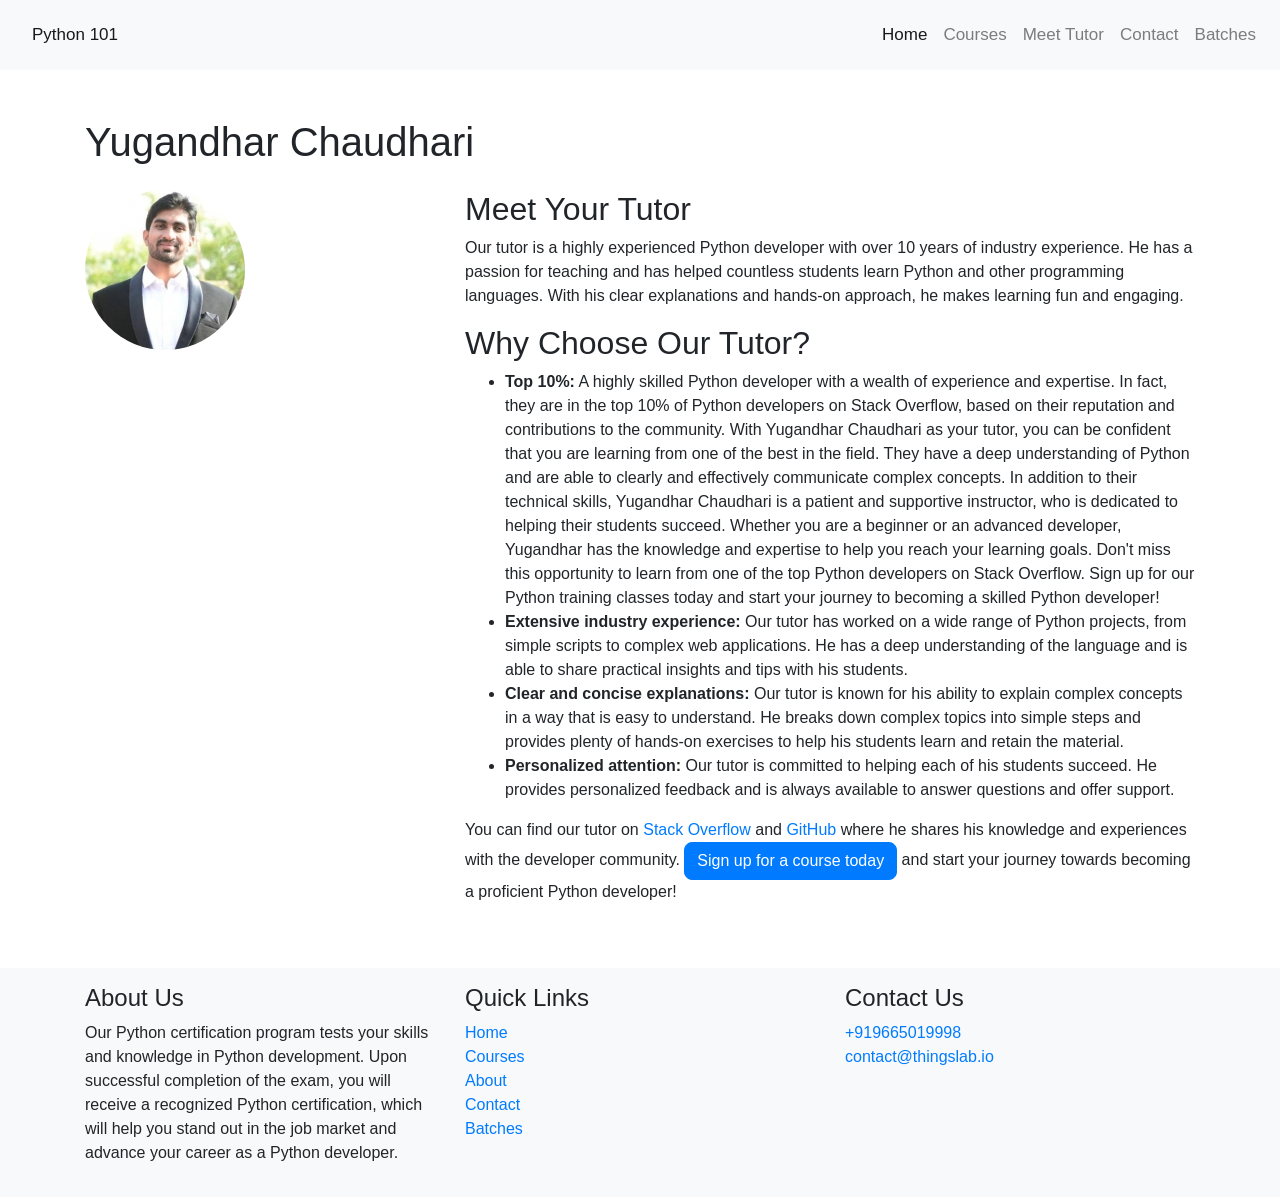
==== about.html @ 7969509f "responsive meta" ====
<html>
  <head>
    <meta name="viewport" content="width=device-width, initial-scale=1.0">
    <title>Python Training</title>
    <link rel="stylesheet" href="https://stackpath.bootstrapcdn.com/bootstrap/4.5.2/css/bootstrap.min.css" integrity="sha384-JcKb8q3iqJ61gNV9KGb8thSsNjpSL0n8PARn9HuZOnIxN0hoP+VmmDGMN5t9UJ0Z" crossorigin="anonymous">
    <link rel="stylesheet" type="text/css" href="styles.css">
  </head>
  <body>

    <nav class="navbar navbar-expand-lg navbar-light bg-light">
      <a class="navbar-brand" href="#">Python 101</a>
      <button class="navbar-toggler" type="button" data-toggle="collapse" data-target="#navbarNav" aria-controls="navbarNav" aria-expanded="false" aria-label="Toggle navigation">
        <span class="navbar-toggler-icon"></span>
      </button>
      <div class="collapse navbar-collapse" id="navbarNav">
        <ul class="navbar-nav ml-auto">
          <li class="nav-item active">
            <a class="nav-link" href="index.html">Home</a>
          </li> <li class="nav-item">
		  <a class="nav-link" href="courses.html"> Courses</a>
          </li>
          <li class="nav-item">
            <a class="nav-link" href="about.html">Meet Tutor</a>
          </li>
          <li class="nav-item">
            <a class="nav-link" href="contact.html">Contact</a>
          </li>
          <li class="nav-item">
            <a class="nav-link" href="timeslots.html">Batches</a>
          </li>
        </ul>
      </div>
    </nav>
<div class="container mt-5">
  <h1>Yugandhar Chaudhari</h1>
  <div class="row mt-4">
    <div class="col-md-4">
      <img src="getpic.jpeg" class="img-fluid rounded-circle" alt="Tutor profile picture">
    </div>
    <div class="col-md-8">
      <h2>Meet Your Tutor</h2>
      <p>Our tutor is a highly experienced Python developer with over 10 years of industry experience. He has a passion for teaching and has helped countless students learn Python and other programming languages. With his clear explanations and hands-on approach, he makes learning fun and engaging.</p>
      <h2>Why Choose Our Tutor?</h2>
      <ul>
	      <li>
		      <b>Top 10%:</b> A highly skilled Python developer with a wealth of experience and expertise. In fact, they are in the top 10% of Python developers on Stack Overflow, based on their reputation and contributions to the community.

With Yugandhar Chaudhari as your tutor, you can be confident that you are learning from one of the best in the field. They have a deep understanding of Python and are able to clearly and effectively communicate complex concepts.

In addition to their technical skills, Yugandhar Chaudhari is a patient and supportive instructor, who is dedicated to helping their students succeed. Whether you are a beginner or an advanced developer, Yugandhar has the knowledge and expertise to help you reach your learning goals.

Don't miss this opportunity to learn from one of the top Python developers on Stack Overflow. Sign up for our Python training classes today and start your journey to becoming a skilled Python developer!
	      </li>
	      <li><b>Extensive industry experience:</b> Our tutor has worked on a wide range of Python projects, from simple scripts to complex web applications. He has a deep understanding of the language and is able to share practical insights and tips with his students.</li>
	      <li><b>Clear and concise explanations:</b> Our tutor is known for his ability to explain complex concepts in a way that is easy to understand. He breaks down complex topics into simple steps and provides plenty of hands-on exercises to help his students learn and retain the material.</li>
	      <li><b>Personalized attention:</b> Our tutor is committed to helping each of his students succeed. He provides personalized feedback and is always available to answer questions and offer support.</li>
	
      </ul>
      <p>You can find our tutor on <a href="https://stackoverflow.com/users/4644942/yugandhar-chaudhari" target="_blank">Stack Overflow</a> and <a href="https://github.com/yugandharc9" target="_blank">GitHub</a> where he shares his knowledge and experiences with the developer community. <a href="#" class="btn btn-primary">Sign up for a course today</a> and start your journey towards becoming a proficient Python developer!</p>
    </div>
  </div>
</div>
<footer class="bg-light py-3 mt-5">
      <div class="container">
        <div class="row">
          <div class="col-md-4">
            <h4>About Us</h4>
            <p>

	    Our Python certification program tests your skills and knowledge in Python development. Upon successful completion of the exam, you will receive a recognized Python certification, which will help you stand out in the job market and advance your career as a Python developer.


</p>
          </div>
          <div class="col-md-4">
            <h4>Quick Links</h4>
            <ul class="list-unstyled">
              <li><a href="/">Home</a></li>
              <li><a href="courses.html">Courses</a></li>
              <li><a href="about.html">About</a></li>
              <li><a href="contact.html">Contact</a></li>
              <li><a href="timeslots.html">Batches</a></li>
            </ul>
          </div>
          <div class="col-md-4">
            <h4>Contact Us</h4>
            <p>
            <a href="tel:+919665019998">+919665019998</a><br>
            <a href="mailto:contact@thingslab.io">contact@thingslab.io</a></p>
          </div>
        </div>
      </div>
    </footer>

		 <script src="https://code.jquery.com/jquery-3.3.1.slim.min.js" integrity="sha384-q8i/X+965DzO0rT7abK41JStQIAqVgRVzpbzo5smXKp4YfRvH+8abtTE1Pi6jizo" crossorigin="anonymous"></script>
<script src="https://cdn.jsdelivr.net/npm/popper.js@1.14.3/dist/umd/popper.min.js" integrity="sha384-ZMP7rVo3mIykV+2+9J3UJ46jBk0WLaUAdn689aCwoqbBJiSnjAK/l8WvCWPIPm49" crossorigin="anonymous"></script>
<script src="https://cdn.jsdelivr.net/npm/bootstrap@4.1.3/dist/js/bootstrap.min.js" integrity="sha384-ChfqqxuZUCnJSK3+MXmPNIyE6ZbWh2IMqE241rYiqJxyMiZ6OW/JmZQ5stwEULTy" crossorigin="anonymous"></script>
---- styles.css ----
/* Style the navigation bar */
.navbar {
  background-color: #333;
  overflow: hidden;
}

/* Style the navigation links */
.navbar a {
  float: left;
  color: #f2f2f2;
  text-align: center;
  padding: 14px 16px;
  text-decoration: none;
  font-size: 17px;
}

/* Change the color of links on hover */
.navbar a:hover {
  background-color: #ddd;
  color: black;
}

/* Add a color to the active/current link */
.navbar a.active {
  background-color: #4CAF50;
  color: white;
}

/* Style the header */
.header {
  background-color: #f1f1f1;
  padding: 10px;
}

/* Style the content */
.content {
  background-color: #f1f1f1;
  padding: 10px;
}

/* Style the footer */
.footer {
  background-color: #333;
  color: white;
  padding: 15px;
}

/* Responsive layout - make the navigation bar and the content (inside the section and aside) sit on top of each other instead of next to each other */
@media (max-width: 600px) {
  .navbar, .content {
    width: 100%;
    float: none;
  }
}

/* Add a hover effect to the buttons */
.btn:hover {
  opacity: 0.8;
}

/* Add some rounded corners to the buttons */
.btn {
  border-radius: 8px;
}

/* Add a drop shadow to the form container */
.form-container {
  box-shadow: 0 4px 8px 0 rgba(0, 0, 0, 0.2), 0 6px 20px 0 rgba(0, 0, 0, 0.19);
}
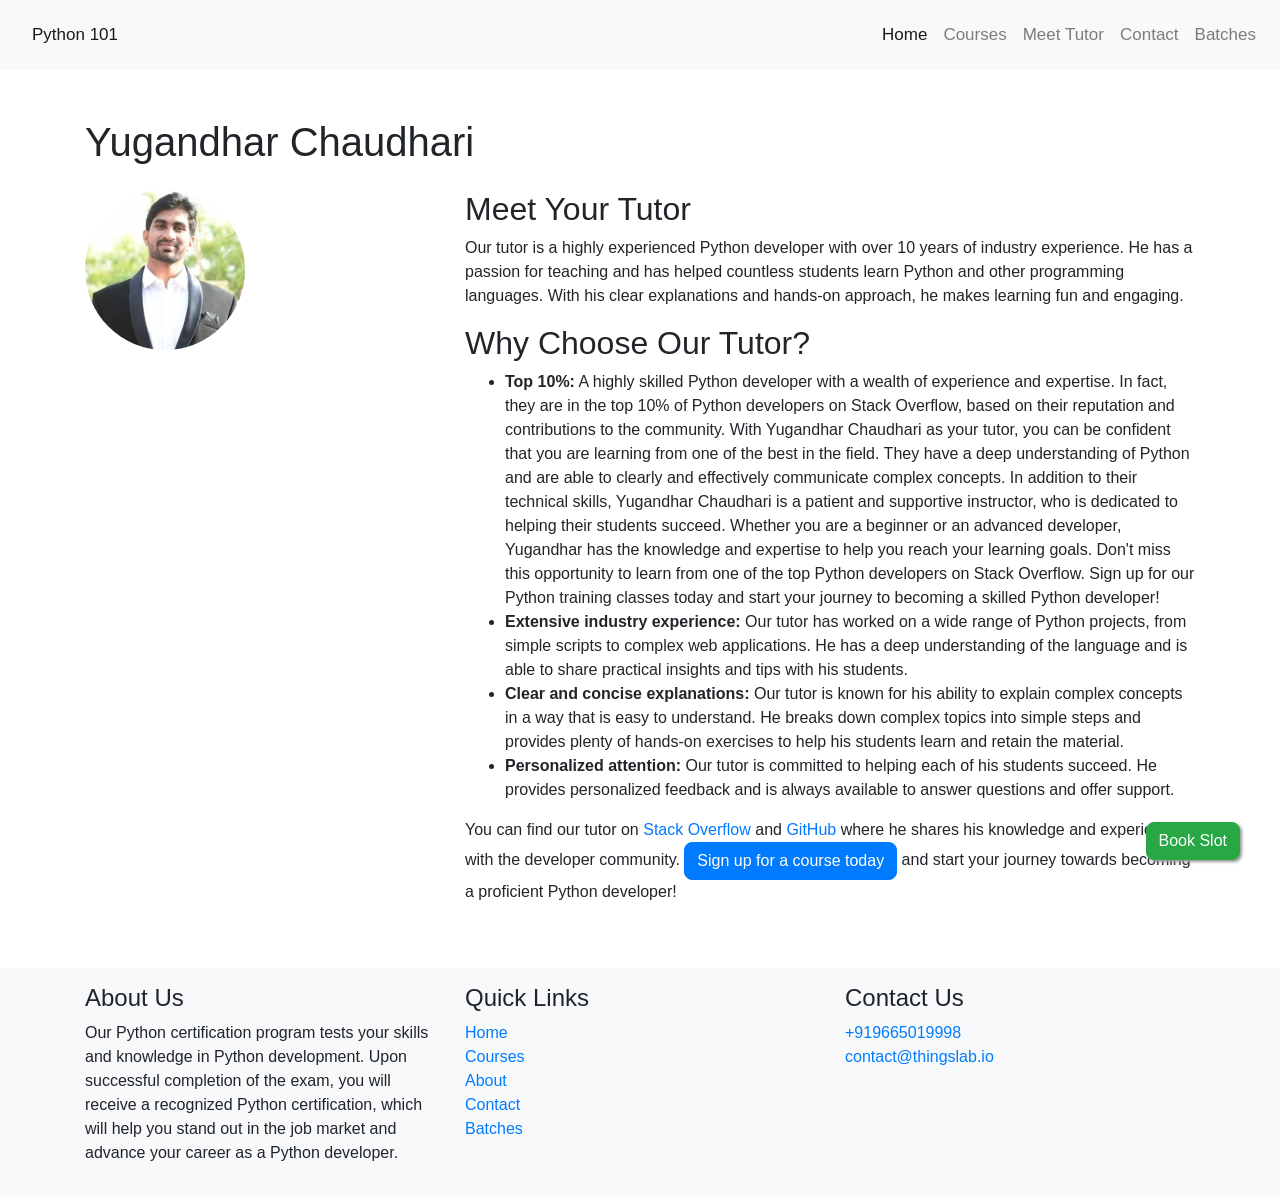
==== commit 3041c643: "slot booking" ====
--- a/about.html
+++ b/about.html
@@ -8,7 +8,7 @@
   <body>
 
     <nav class="navbar navbar-expand-lg navbar-light bg-light">
-      <a class="navbar-brand" href="#">Python 101</a>
+      <a class="navbar-brand" href="index.html">Python 101</a>
       <button class="navbar-toggler" type="button" data-toggle="collapse" data-target="#navbarNav" aria-controls="navbarNav" aria-expanded="false" aria-label="Toggle navigation">
         <span class="navbar-toggler-icon"></span>
       </button>
@@ -90,6 +90,7 @@
           </div>
         </div>
       </div>
+		    <a href="timeslots.html" class="btn btn-success float">Book Slot</a>
     </footer>
 
 		 <script src="https://code.jquery.com/jquery-3.3.1.slim.min.js" integrity="sha384-q8i/X+965DzO0rT7abK41JStQIAqVgRVzpbzo5smXKp4YfRvH+8abtTE1Pi6jizo" crossorigin="anonymous"></script>
--- a/styles.css
+++ b/styles.css
@@ -68,3 +68,13 @@
   box-shadow: 0 4px 8px 0 rgba(0, 0, 0, 0.2), 0 6px 20px 0 rgba(0, 0, 0, 0.19);
 }
 
+
+.float{
+	position:fixed;
+	bottom:40px;
+	right:40px;
+	color:#FFF;
+	text-align:center;
+	box-shadow: 2px 2px 3px #999;
+}
+
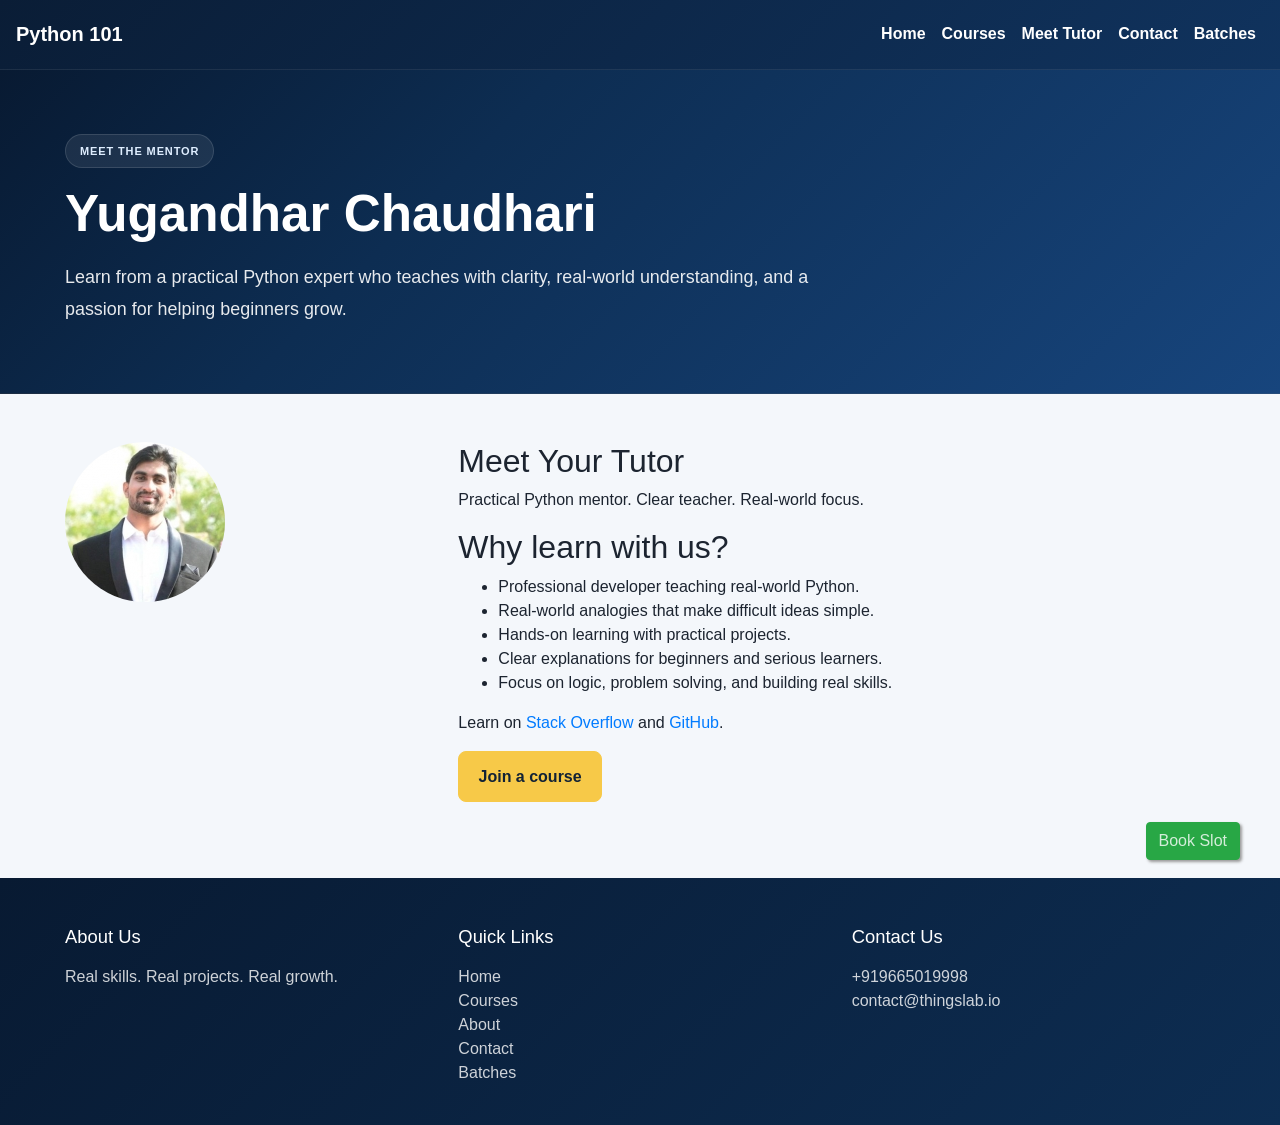
==== commit fb8dca09: "changes" ====
--- a/about.html
+++ b/about.html
@@ -1,5 +1,14 @@
 <html>
   <head>
+	  <!-- Google tag (gtag.js) -->
+<script async src="https://www.googletagmanager.com/gtag/js?id=G-PQC0YWSY7Z"></script>
+<script>
+  window.dataLayer = window.dataLayer || [];
+  function gtag(){dataLayer.push(arguments);}
+  gtag('js', new Date());
+
+  gtag('config', 'G-PQC0YWSY7Z');
+</script>
     <meta name="viewport" content="width=device-width, initial-scale=1.0">
     <title>Python Training</title>
     <link rel="stylesheet" href="https://stackpath.bootstrapcdn.com/bootstrap/4.5.2/css/bootstrap.min.css" integrity="sha384-JcKb8q3iqJ61gNV9KGb8thSsNjpSL0n8PARn9HuZOnIxN0hoP+VmmDGMN5t9UJ0Z" crossorigin="anonymous">
@@ -31,46 +40,44 @@
         </ul>
       </div>
     </nav>
+    <div class="page-hero">
+      <div class="container">
+        <div class="hero-kicker">Meet the mentor</div>
+        <h1>Yugandhar Chaudhari</h1>
+        <p class="lead">Learn from a practical Python expert who teaches with clarity, real-world understanding, and a passion for helping beginners grow.</p>
+      </div>
+    </div>
 <div class="container mt-5">
-  <h1>Yugandhar Chaudhari</h1>
   <div class="row mt-4">
     <div class="col-md-4">
       <img src="getpic.jpeg" class="img-fluid rounded-circle" alt="Tutor profile picture">
     </div>
     <div class="col-md-8">
       <h2>Meet Your Tutor</h2>
-      <p>Our tutor is a highly experienced Python developer with over 10 years of industry experience. He has a passion for teaching and has helped countless students learn Python and other programming languages. With his clear explanations and hands-on approach, he makes learning fun and engaging.</p>
-      <h2>Why Choose Our Tutor?</h2>
+      <p>Practical Python mentor. Clear teacher. Real-world focus.</p>
+      <h2>Why learn with us?</h2>
       <ul>
-	      <li>
-		      <b>Top 10%:</b> A highly skilled Python developer with a wealth of experience and expertise. In fact, they are in the top 10% of Python developers on Stack Overflow, based on their reputation and contributions to the community.
-
-With Yugandhar Chaudhari as your tutor, you can be confident that you are learning from one of the best in the field. They have a deep understanding of Python and are able to clearly and effectively communicate complex concepts.
-
-In addition to their technical skills, Yugandhar Chaudhari is a patient and supportive instructor, who is dedicated to helping their students succeed. Whether you are a beginner or an advanced developer, Yugandhar has the knowledge and expertise to help you reach your learning goals.
-
-Don't miss this opportunity to learn from one of the top Python developers on Stack Overflow. Sign up for our Python training classes today and start your journey to becoming a skilled Python developer!
-	      </li>
-	      <li><b>Extensive industry experience:</b> Our tutor has worked on a wide range of Python projects, from simple scripts to complex web applications. He has a deep understanding of the language and is able to share practical insights and tips with his students.</li>
-	      <li><b>Clear and concise explanations:</b> Our tutor is known for his ability to explain complex concepts in a way that is easy to understand. He breaks down complex topics into simple steps and provides plenty of hands-on exercises to help his students learn and retain the material.</li>
-	      <li><b>Personalized attention:</b> Our tutor is committed to helping each of his students succeed. He provides personalized feedback and is always available to answer questions and offer support.</li>
-	
+        <li>Professional developer teaching real-world Python.</li>
+        <li>Real-world analogies that make difficult ideas simple.</li>
+        <li>Hands-on learning with practical projects.</li>
+        <li>Clear explanations for beginners and serious learners.</li>
+        <li>Focus on logic, problem solving, and building real skills.</li>
       </ul>
-      <p>You can find our tutor on <a href="https://stackoverflow.com/users/4644942/yugandhar-chaudhari" target="_blank">Stack Overflow</a> and <a href="https://github.com/yugandharc9" target="_blank">GitHub</a> where he shares his knowledge and experiences with the developer community. <a href="#" class="btn btn-primary">Sign up for a course today</a> and start your journey towards becoming a proficient Python developer!</p>
+      <p>Learn on <a href="https://stackoverflow.com/users/4644942/yugandhar-chaudhari" target="_blank">Stack Overflow</a> and <a href="https://github.com/yugandharc9" target="_blank">GitHub</a>.</p>
+      <p><a href="#" class="btn btn-primary">Join a course</a></p>
     </div>
   </div>
 </div>
-<footer class="bg-light py-3 mt-5">
+<footer class="site-footer">
       <div class="container">
         <div class="row">
           <div class="col-md-4">
             <h4>About Us</h4>
             <p>
-
-	    Our Python certification program tests your skills and knowledge in Python development. Upon successful completion of the exam, you will receive a recognized Python certification, which will help you stand out in the job market and advance your career as a Python developer.
-
-
-</p>
+              Real skills.
+              Real projects.
+              Real growth.
+            </p>
           </div>
           <div class="col-md-4">
             <h4>Quick Links</h4>
--- a/styles.css
+++ b/styles.css
@@ -1,80 +1,440 @@
-/* Style the navigation bar */
+body {
+  background: #f5f7fb;
+  color: #1b2430;
+  font-family: Arial, Helvetica, sans-serif;
+}
+
+.hero-shell {
+  background: linear-gradient(135deg, #081a32 0%, #0d2d52 35%, #17457d 100%);
+  color: #fff;
+  position: relative;
+  overflow: hidden;
+}
+
+.hero-shell::before {
+  content: "";
+  position: absolute;
+  inset: 0;
+  background: radial-gradient(circle at top right, rgba(255,255,255,0.12), transparent 35%);
+  pointer-events: none;
+}
+
+.hero-shell .container {
+  position: relative;
+  z-index: 1;
+}
+
+.hero-badge {
+  display: inline-block;
+  padding: 8px 14px;
+  border-radius: 999px;
+  background: rgba(255, 255, 255, 0.12);
+  border: 1px solid rgba(255, 255, 255, 0.18);
+  font-size: 12px;
+  font-weight: 700;
+  letter-spacing: 0.08em;
+  text-transform: uppercase;
+  margin-bottom: 18px;
+}
+
+.hero-title {
+  font-size: clamp(2.3rem, 5vw, 4rem);
+  line-height: 1.08;
+  font-weight: 800;
+  max-width: 700px;
+  margin-bottom: 18px;
+}
+
+.hero-lead {
+  font-size: 1.15rem;
+  line-height: 1.8;
+  color: rgba(255, 255, 255, 0.9);
+  max-width: 680px;
+  margin-bottom: 30px;
+}
+
+.hero-actions {
+  display: flex;
+  flex-wrap: wrap;
+  gap: 16px;
+  margin-top: 12px;
+}
+
+.hero-btn-primary {
+  background: #f7c948;
+  border-color: #f7c948;
+  color: #122235;
+  font-weight: 700;
+  box-shadow: 0 10px 25px rgba(247, 201, 72, 0.35);
+}
+
+.hero-btn-primary:hover {
+  background: #f5bc1f;
+  border-color: #f5bc1f;
+  color: #122235;
+}
+
+.hero-btn-secondary {
+  border-color: rgba(255,255,255,0.5);
+  color: #fff;
+  background: rgba(255,255,255,0.04);
+  font-weight: 600;
+}
+
+.hero-btn-secondary:hover {
+  background: rgba(255,255,255,0.12);
+  color: #fff;
+}
+
+.hero-panel {
+  background: rgba(255, 255, 255, 0.08);
+  border: 1px solid rgba(255, 255, 255, 0.12);
+  border-radius: 18px;
+  padding: 24px 20px;
+  box-shadow: 0 20px 45px rgba(0,0,0,0.18);
+  backdrop-filter: blur(10px);
+}
+
+.hero-panel-header {
+  font-size: 1.15rem;
+  font-weight: 700;
+  margin-bottom: 16px;
+  color: #dfeeff;
+}
+
+.hero-points {
+  margin: 0;
+  padding-left: 20px;
+  list-style: none;
+}
+
+.hero-points li {
+  position: relative;
+  padding-left: 22px;
+  margin-bottom: 14px;
+  line-height: 1.7;
+  color: rgba(255,255,255,0.92);
+}
+
+.hero-points li::before {
+  content: "✓";
+  position: absolute;
+  left: 0;
+  top: 0;
+  color: #7fe0a4;
+  font-weight: 700;
+}
+
+.hero-quote {
+  max-width: 760px;
+  margin-top: 30px;
+  padding: 16px 20px 0 20px;
+  border-left: 3px solid rgba(247, 201, 72, 0.9);
+  color: rgba(255,255,255,0.82);
+}
+
+.hero-quote p {
+  margin: 0;
+  font-size: 1.05rem;
+  line-height: 1.7;
+}
+
+.hero-quote footer {
+  margin-top: 8px;
+  color: rgba(255,255,255,0.7);
+  font-size: 0.95rem;
+}
+
+body {
+  background: #f4f7fb;
+  color: #1c2430;
+  font-family: Arial, Helvetica, sans-serif;
+}
+
 .navbar {
-  background-color: #333;
-  overflow: hidden;
-}
-
-/* Style the navigation links */
-.navbar a {
-  float: left;
-  color: #f2f2f2;
+  background: linear-gradient(135deg, #0a1d36 0%, #10335e 100%) !important;
+  border-bottom: 1px solid rgba(255,255,255,0.08);
+  padding: 0.9rem 1rem;
+}
+
+.navbar-brand,
+.navbar .nav-link {
+  color: #fff !important;
+  font-weight: 600;
+}
+
+.navbar .nav-link:hover {
+  color: #dfeeff !important;
+}
+
+.page-hero {
+  background: linear-gradient(135deg, #081a32 0%, #0d2d52 35%, #17457d 100%);
+  color: #fff;
+  padding: 64px 0 52px;
+  border-bottom: 1px solid rgba(255,255,255,0.08);
+}
+
+.page-hero .container {
+  position: relative;
+}
+
+.page-hero h1 {
+  font-size: clamp(2.2rem, 4vw, 3.4rem);
+  line-height: 1.1;
+  font-weight: 800;
+  margin-bottom: 18px;
+  max-width: 760px;
+}
+
+.page-hero .lead {
+  font-size: 1.12rem;
+  line-height: 1.8;
+  color: rgba(255,255,255,0.9);
+  max-width: 760px;
+}
+
+.page-hero .hero-kicker {
+  display: inline-block;
+  padding: 8px 14px;
+  border-radius: 999px;
+  background: rgba(255,255,255,0.08);
+  border: 1px solid rgba(255,255,255,0.12);
+  letter-spacing: 0.08em;
+  text-transform: uppercase;
+  font-size: 11px;
+  font-weight: 700;
+  color: #dfeeff;
+  margin-bottom: 18px;
+}
+
+.page-hero .hero-card {
+  background: rgba(255,255,255,0.06);
+  border: 1px solid rgba(255,255,255,0.1);
+  border-left: 4px solid #f7c948;
+  border-radius: 14px;
+  padding: 18px 20px;
+  box-shadow: 0 18px 35px rgba(0,0,0,0.14);
+  max-width: 820px;
+}
+
+.btn-primary {
+  background: #f7c948;
+  border-color: #f7c948;
+  color: #122235;
+  font-weight: 700;
+  border-radius: 8px;
+  padding: 0.8rem 1.2rem;
+}
+
+.btn-primary:hover {
+  background: #f5bc1f;
+  border-color: #f5bc1f;
+  color: #122235;
+}
+
+.btn-outline-primary {
+  border-color: rgba(255,255,255,0.5);
+  color: #fff;
+  background: rgba(255,255,255,0.04);
+  border-radius: 8px;
+}
+
+.btn-outline-primary:hover {
+  background: rgba(255,255,255,0.12);
+  color: #fff;
+}
+
+.card,
+.form-control,
+textarea,
+select {
+  border-radius: 12px !important;
+}
+
+.card {
+  border: 1px solid #e4ebf5;
+  box-shadow: 0 10px 24px rgba(16, 41, 66, 0.06);
+  background: #fff;
+}
+
+.card-body {
+  padding: 1.5rem;
+}
+
+.container {
+  max-width: 1180px;
+}
+
+.page-section {
+  padding: 52px 0;
+}
+
+.site-footer {
+  background: linear-gradient(135deg, #081a32 0%, #0d2d52 100%);
+  color: rgba(255,255,255,0.9);
+  padding: 48px 0 24px;
+  margin-top: 60px;
+}
+
+.site-footer a {
+  color: #dfeeff;
+}
+
+.site-footer h4 {
+  color: #fff;
+  font-size: 1.15rem;
+  margin-bottom: 1rem;
+}
+
+.site-footer p,
+.site-footer li,
+.site-footer a {
+  color: rgba(255,255,255,0.8);
+}
+
+.form-container,
+.form-control,
+textarea,
+select {
+  box-shadow: 0 8px 20px rgba(16, 41, 66, 0.04);
+}
+
+.float {
+  position: fixed;
+  bottom: 40px;
+  right: 40px;
+  color: #FFF;
   text-align: center;
-  padding: 14px 16px;
-  text-decoration: none;
-  font-size: 17px;
-}
-
-/* Change the color of links on hover */
-.navbar a:hover {
-  background-color: #ddd;
-  color: black;
-}
-
-/* Add a color to the active/current link */
-.navbar a.active {
-  background-color: #4CAF50;
-  color: white;
-}
-
-/* Style the header */
-.header {
-  background-color: #f1f1f1;
-  padding: 10px;
-}
-
-/* Style the content */
-.content {
-  background-color: #f1f1f1;
-  padding: 10px;
-}
-
-/* Style the footer */
-.footer {
-  background-color: #333;
-  color: white;
-  padding: 15px;
-}
-
-/* Responsive layout - make the navigation bar and the content (inside the section and aside) sit on top of each other instead of next to each other */
+  box-shadow: 2px 2px 3px #999;
+}
+
 @media (max-width: 600px) {
   .navbar, .content {
     width: 100%;
     float: none;
   }
-}
-
-/* Add a hover effect to the buttons */
-.btn:hover {
-  opacity: 0.8;
-}
-
-/* Add some rounded corners to the buttons */
-.btn {
+
+  .page-hero {
+    padding-top: 44px;
+    padding-bottom: 36px;
+  }
+
+  .hero-actions {
+    display: block;
+  }
+
+  .hero-actions .btn {
+    width: 100%;
+    margin-bottom: 10px;
+  }
+}
+
+
+/* Toast notification */
+.toast-notice {
+  position: fixed;
+  top: 24px;
+  right: 24px;
+  z-index: 1080;
+  display: flex;
+  align-items: flex-start;
+  gap: 14px;
+  width: 380px;
+  max-width: calc(100vw - 32px);
+  padding: 16px 16px 16px 18px;
+  background: #ffffff;
+  color: #1b2430;
+  border-radius: 12px;
+  border-left: 5px solid #17457d;
+  box-shadow: 0 18px 40px rgba(8, 26, 50, 0.22);
+  opacity: 0;
+  visibility: hidden;
+  transform: translateY(-16px);
+  transition: opacity 0.25s ease, transform 0.25s ease, visibility 0.25s;
+}
+
+.toast-notice.show {
+  opacity: 1;
+  visibility: visible;
+  transform: translateY(0);
+}
+
+.toast-icon {
+  flex: 0 0 34px;
+  height: 34px;
+  border-radius: 50%;
+  display: flex;
+  align-items: center;
+  justify-content: center;
+  font-weight: bold;
+  font-size: 1.1rem;
+  color: #ffffff;
+  background: #17457d;
+}
+
+.toast-content {
+  flex: 1;
+  min-width: 0;
+}
+
+.toast-title {
+  font-weight: bold;
+  margin-bottom: 2px;
+}
+
+.toast-message {
+  font-size: 0.95rem;
+  line-height: 1.45;
+  color: #4a5668;
+}
+
+.toast-close {
+  background: none;
+  border: 0;
+  font-size: 1.4rem;
+  line-height: 1;
+  color: #8a94a3;
+  cursor: pointer;
+  padding: 0 2px;
+}
+
+.toast-close:hover {
+  color: #1b2430;
+}
+
+.toast-success { border-left-color: #1f9d55; }
+.toast-success .toast-icon { background: #1f9d55; }
+.toast-error { border-left-color: #d64545; }
+.toast-error .toast-icon { background: #d64545; }
+
+.toast-info .toast-icon {
+  background: transparent;
+  border: 3px solid #d7e1ee;
+  border-top-color: #17457d;
+  animation: toast-spin 0.8s linear infinite;
+}
+
+@keyframes toast-spin {
+  to { transform: rotate(360deg); }
+}
+
+@media (max-width: 576px) {
+  .toast-notice {
+    top: 16px;
+    right: 16px;
+    left: 16px;
+    width: auto;
+    max-width: none;
+  }
+}
+
+.upcoming-note {
+  margin-bottom: 1rem;
+  padding: 12px 14px;
   border-radius: 8px;
-}
-
-/* Add a drop shadow to the form container */
-.form-container {
-  box-shadow: 0 4px 8px 0 rgba(0, 0, 0, 0.2), 0 6px 20px 0 rgba(0, 0, 0, 0.19);
-}
-
-
-.float{
-	position:fixed;
-	bottom:40px;
-	right:40px;
-	color:#FFF;
-	text-align:center;
-	box-shadow: 2px 2px 3px #999;
-}
-
+  background: #fff8e1;
+  border-left: 4px solid #f7c948;
+  color: #5a4a12;
+  font-size: 0.95rem;
+  line-height: 1.5;
+}
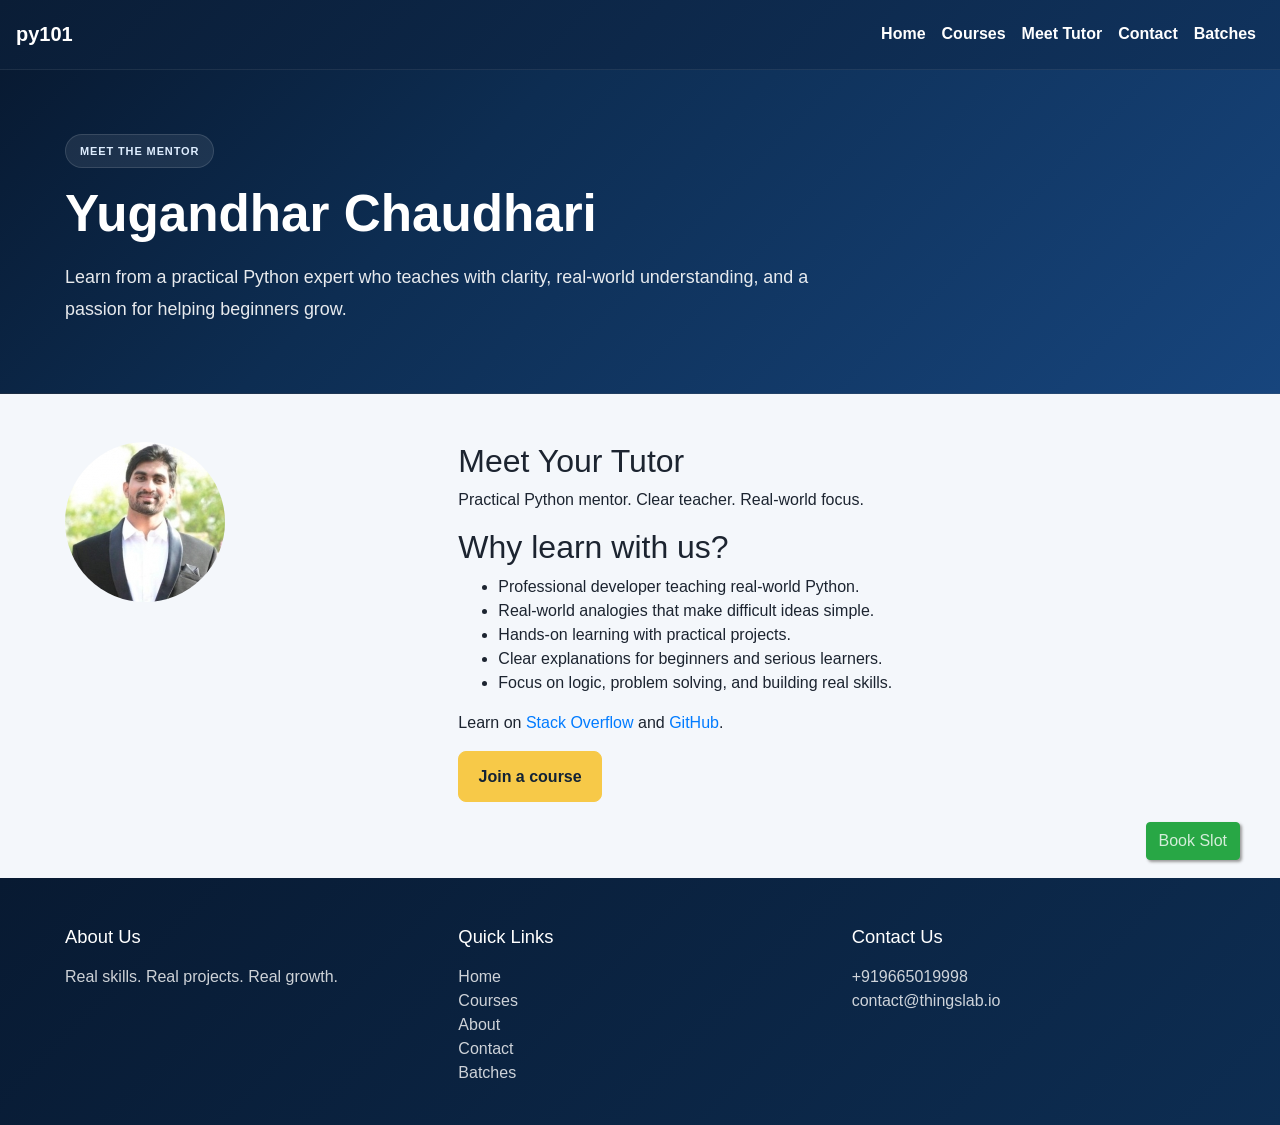
==== commit 148cf25b: "Rename header brand to py101 Co-Authored-By: Claude Opus 5.5 <noreply@anthropic.com>" ====
--- a/about.html
+++ b/about.html
@@ -17,7 +17,7 @@
   <body>
 
     <nav class="navbar navbar-expand-lg navbar-light bg-light">
-      <a class="navbar-brand" href="index.html">Python 101</a>
+      <a class="navbar-brand" href="index.html">py101</a>
       <button class="navbar-toggler" type="button" data-toggle="collapse" data-target="#navbarNav" aria-controls="navbarNav" aria-expanded="false" aria-label="Toggle navigation">
         <span class="navbar-toggler-icon"></span>
       </button>
@@ -82,7 +82,7 @@
           <div class="col-md-4">
             <h4>Quick Links</h4>
             <ul class="list-unstyled">
-              <li><a href="/">Home</a></li>
+              <li><a href="index.html">Home</a></li>
               <li><a href="courses.html">Courses</a></li>
               <li><a href="about.html">About</a></li>
               <li><a href="contact.html">Contact</a></li>
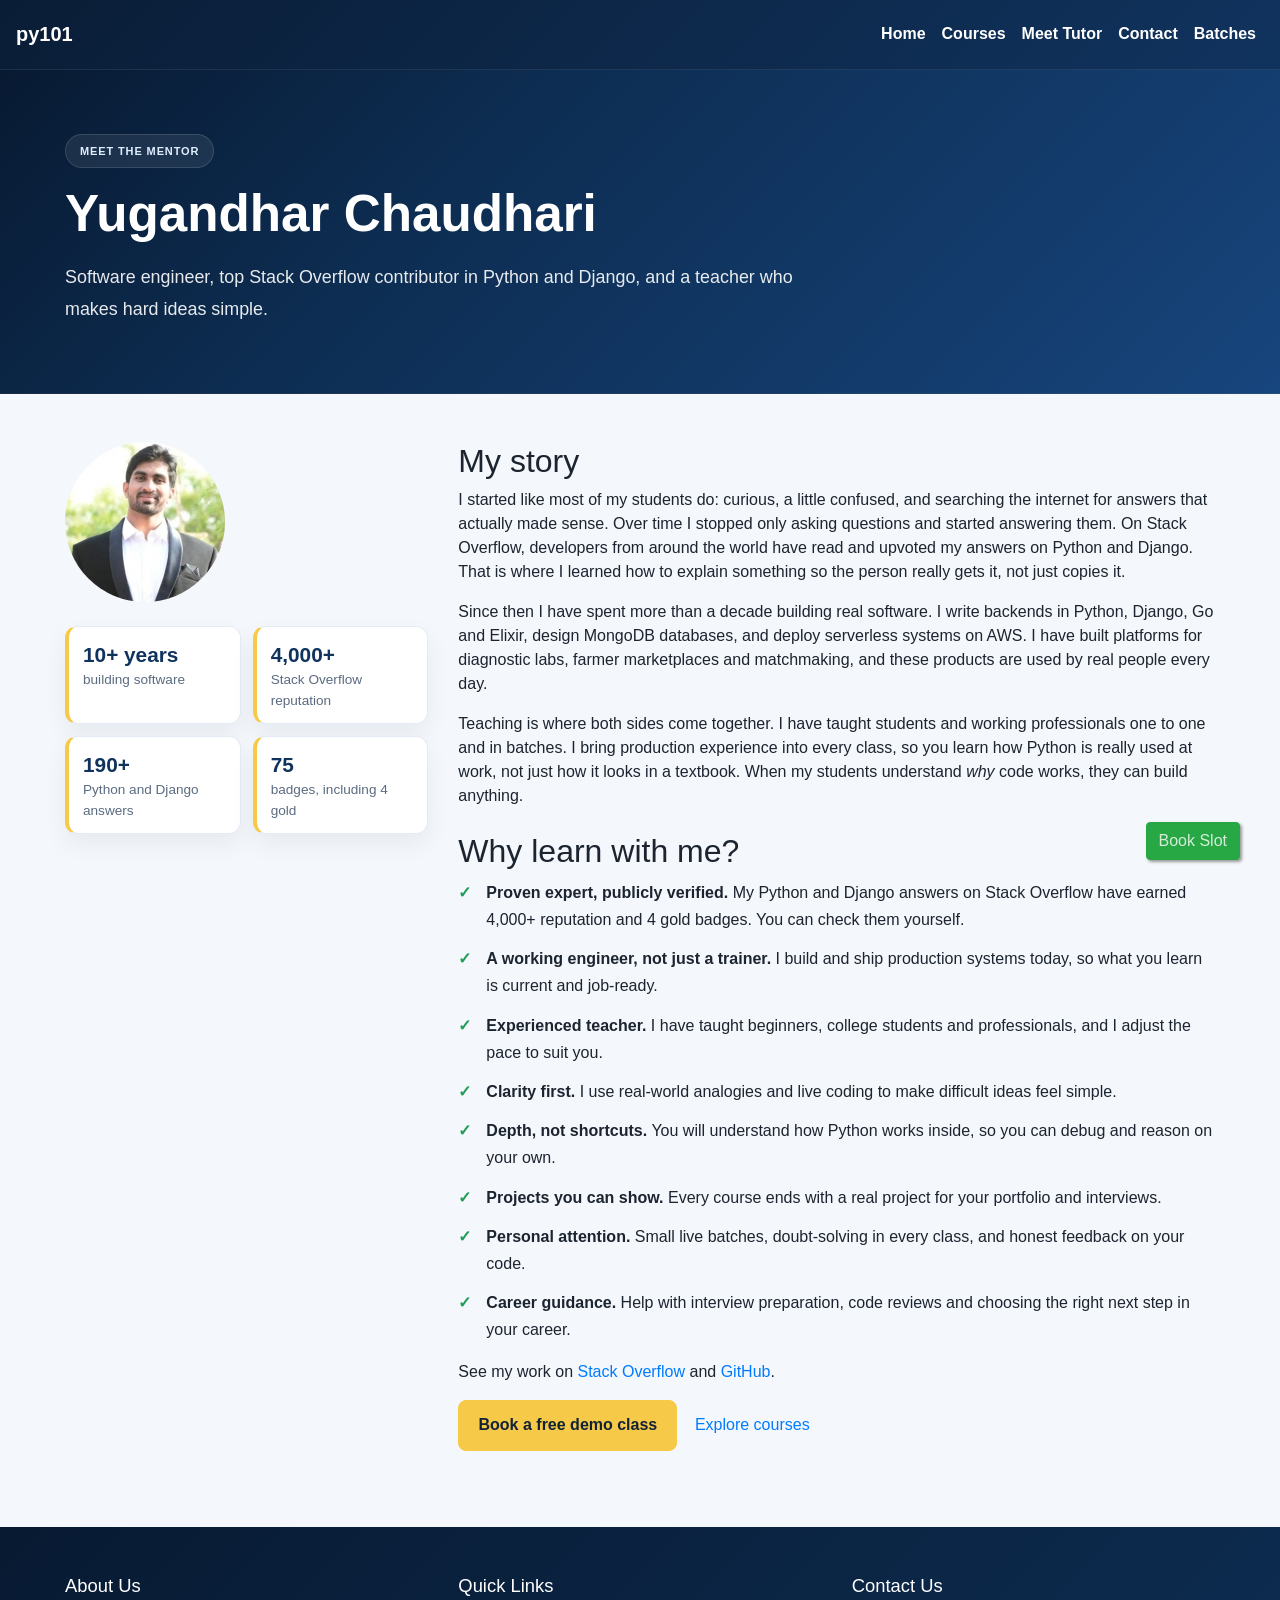
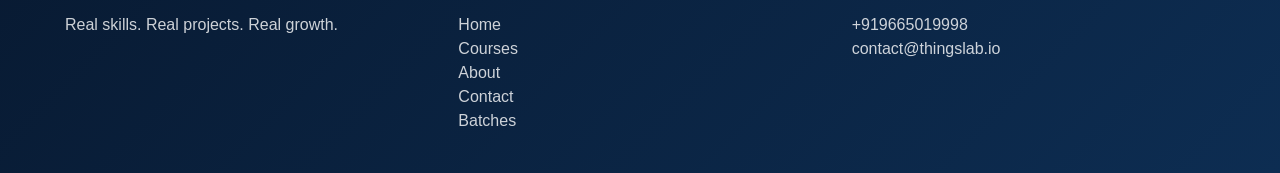
==== commit 62fef888: "Rewrite Meet the Tutor page with story, stats and highlights Co-Authored-By: Claude Opus 5.5 <norepl" ====
--- a/about.html
+++ b/about.html
@@ -44,27 +44,43 @@
       <div class="container">
         <div class="hero-kicker">Meet the mentor</div>
         <h1>Yugandhar Chaudhari</h1>
-        <p class="lead">Learn from a practical Python expert who teaches with clarity, real-world understanding, and a passion for helping beginners grow.</p>
+        <p class="lead">Software engineer, top Stack Overflow contributor in Python and Django, and a teacher who makes hard ideas simple.</p>
       </div>
     </div>
 <div class="container mt-5">
   <div class="row mt-4">
-    <div class="col-md-4">
-      <img src="getpic.jpeg" class="img-fluid rounded-circle" alt="Tutor profile picture">
+    <div class="col-md-4 mb-4">
+      <img src="getpic.jpeg" class="img-fluid rounded-circle" alt="Yugandhar Chaudhari">
+      <div class="tutor-stats mt-4">
+        <div class="tutor-stat"><strong>10+ years</strong><span>building software</span></div>
+        <div class="tutor-stat"><strong>4,000+</strong><span>Stack Overflow reputation</span></div>
+        <div class="tutor-stat"><strong>190+</strong><span>Python and Django answers</span></div>
+        <div class="tutor-stat"><strong>75</strong><span>badges, including 4 gold</span></div>
+      </div>
     </div>
     <div class="col-md-8">
-      <h2>Meet Your Tutor</h2>
-      <p>Practical Python mentor. Clear teacher. Real-world focus.</p>
-      <h2>Why learn with us?</h2>
-      <ul>
-        <li>Professional developer teaching real-world Python.</li>
-        <li>Real-world analogies that make difficult ideas simple.</li>
-        <li>Hands-on learning with practical projects.</li>
-        <li>Clear explanations for beginners and serious learners.</li>
-        <li>Focus on logic, problem solving, and building real skills.</li>
+      <h2>My story</h2>
+      <p>I started like most of my students do: curious, a little confused, and searching the internet for answers that actually made sense. Over time I stopped only asking questions and started answering them. On Stack Overflow, developers from around the world have read and upvoted my answers on Python and Django. That is where I learned how to explain something so the person really gets it, not just copies it.</p>
+      <p>Since then I have spent more than a decade building real software. I write backends in Python, Django, Go and Elixir, design MongoDB databases, and deploy serverless systems on AWS. I have built platforms for diagnostic labs, farmer marketplaces and matchmaking, and these products are used by real people every day.</p>
+      <p>Teaching is where both sides come together. I have taught students and working professionals one to one and in batches. I bring production experience into every class, so you learn how Python is really used at work, not just how it looks in a textbook. When my students understand <em>why</em> code works, they can build anything.</p>
+
+      <h2 class="mt-4">Why learn with me?</h2>
+      <ul class="tutor-points">
+        <li><strong>Proven expert, publicly verified.</strong> My Python and Django answers on Stack Overflow have earned 4,000+ reputation and 4 gold badges. You can check them yourself.</li>
+        <li><strong>A working engineer, not just a trainer.</strong> I build and ship production systems today, so what you learn is current and job-ready.</li>
+        <li><strong>Experienced teacher.</strong> I have taught beginners, college students and professionals, and I adjust the pace to suit you.</li>
+        <li><strong>Clarity first.</strong> I use real-world analogies and live coding to make difficult ideas feel simple.</li>
+        <li><strong>Depth, not shortcuts.</strong> You will understand how Python works inside, so you can debug and reason on your own.</li>
+        <li><strong>Projects you can show.</strong> Every course ends with a real project for your portfolio and interviews.</li>
+        <li><strong>Personal attention.</strong> Small live batches, doubt-solving in every class, and honest feedback on your code.</li>
+        <li><strong>Career guidance.</strong> Help with interview preparation, code reviews and choosing the right next step in your career.</li>
       </ul>
-      <p>Learn on <a href="https://stackoverflow.com/users/4644942/yugandhar-chaudhari" target="_blank">Stack Overflow</a> and <a href="https://github.com/yugandharc9" target="_blank">GitHub</a>.</p>
-      <p><a href="#" class="btn btn-primary">Join a course</a></p>
+
+      <p>See my work on <a href="https://stackoverflow.com/users/4644942/yugandhar-chaudhari" target="_blank">Stack Overflow</a> and <a href="https://github.com/yugandharc9" target="_blank">GitHub</a>.</p>
+      <p>
+        <a href="timeslots.html" class="btn btn-primary">Book a free demo class</a>
+        <a href="courses.html" class="btn btn-link">Explore courses</a>
+      </p>
     </div>
   </div>
 </div>
--- a/styles.css
+++ b/styles.css
@@ -438,3 +438,69 @@
   font-size: 0.95rem;
   line-height: 1.5;
 }
+
+.course-topics {
+  margin-bottom: 1rem;
+}
+
+.course-topics summary {
+  color: #17457d;
+  font-weight: 700;
+  cursor: pointer;
+}
+
+.course-topics ul {
+  margin: 0.75rem 0 0;
+  padding-left: 1.2rem;
+  font-size: 0.95rem;
+}
+
+.course-topics li {
+  margin-bottom: 0.25rem;
+}
+
+.tutor-stats {
+  display: grid;
+  grid-template-columns: 1fr 1fr;
+  gap: 12px;
+}
+
+.tutor-stat {
+  background: #fff;
+  border: 1px solid #e4ebf5;
+  border-left: 4px solid #f7c948;
+  border-radius: 12px;
+  padding: 12px 14px;
+  box-shadow: 0 10px 24px rgba(16, 41, 66, 0.06);
+}
+
+.tutor-stat strong {
+  display: block;
+  font-size: 1.3rem;
+  color: #10335e;
+}
+
+.tutor-stat span {
+  font-size: 0.85rem;
+  color: #5b6b80;
+}
+
+.tutor-points {
+  padding-left: 0;
+  list-style: none;
+}
+
+.tutor-points li {
+  position: relative;
+  padding-left: 28px;
+  margin-bottom: 12px;
+  line-height: 1.7;
+}
+
+.tutor-points li::before {
+  content: "✓";
+  position: absolute;
+  left: 0;
+  color: #1f9d55;
+  font-weight: 700;
+}
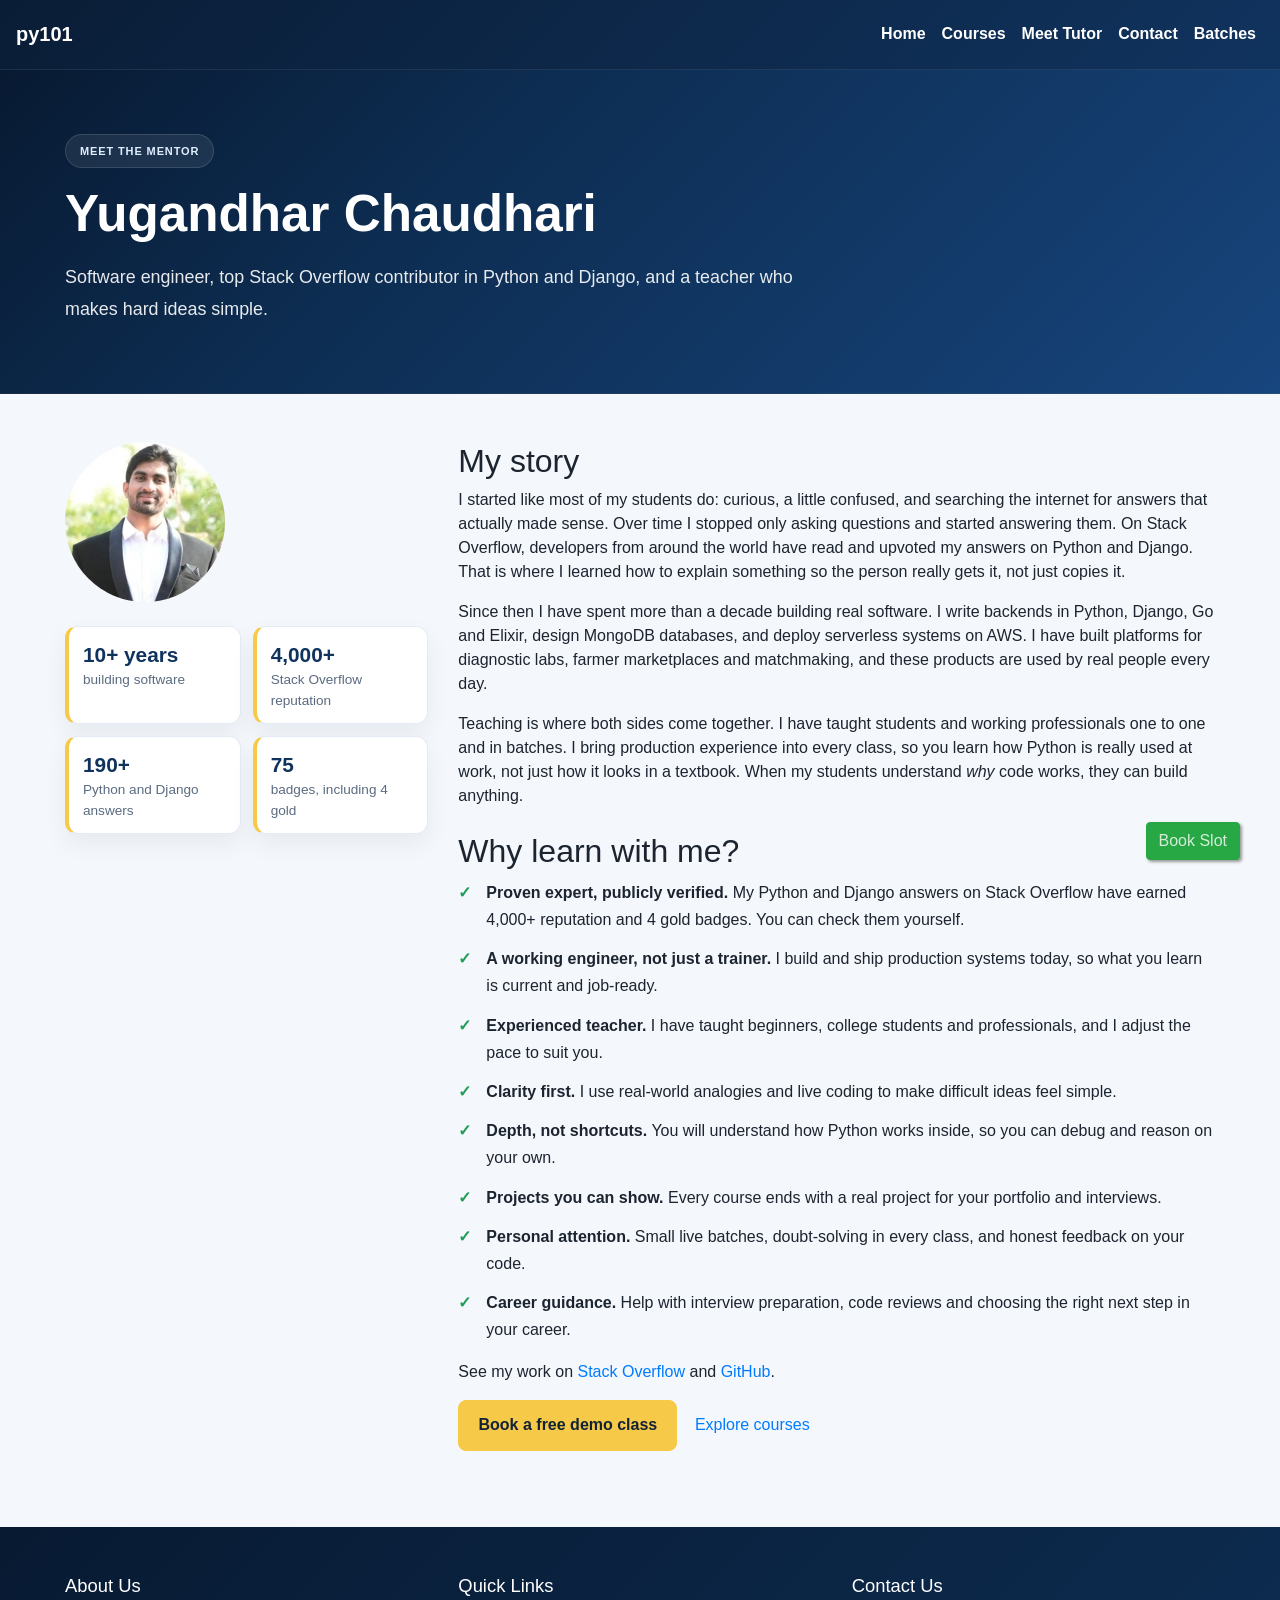
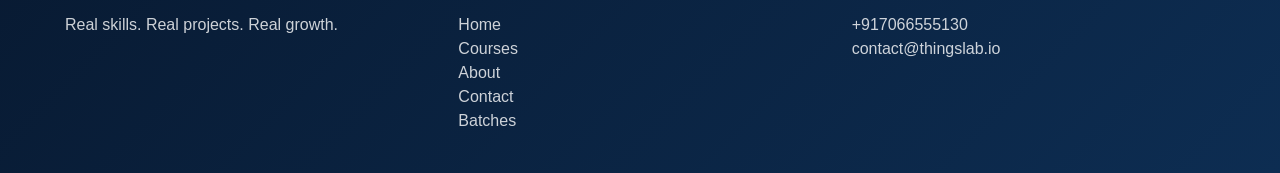
==== commit 1c79f8c6: "Update contact phone number to +917066555130 Co-Authored-By: Claude Opus 5.5 <noreply@anthropic.com>" ====
--- a/about.html
+++ b/about.html
@@ -108,7 +108,7 @@
           <div class="col-md-4">
             <h4>Contact Us</h4>
             <p>
-            <a href="tel:+919665019998">+919665019998</a><br>
+            <a href="tel:+917066555130">+917066555130</a><br>
             <a href="mailto:contact@thingslab.io">contact@thingslab.io</a></p>
           </div>
         </div>
